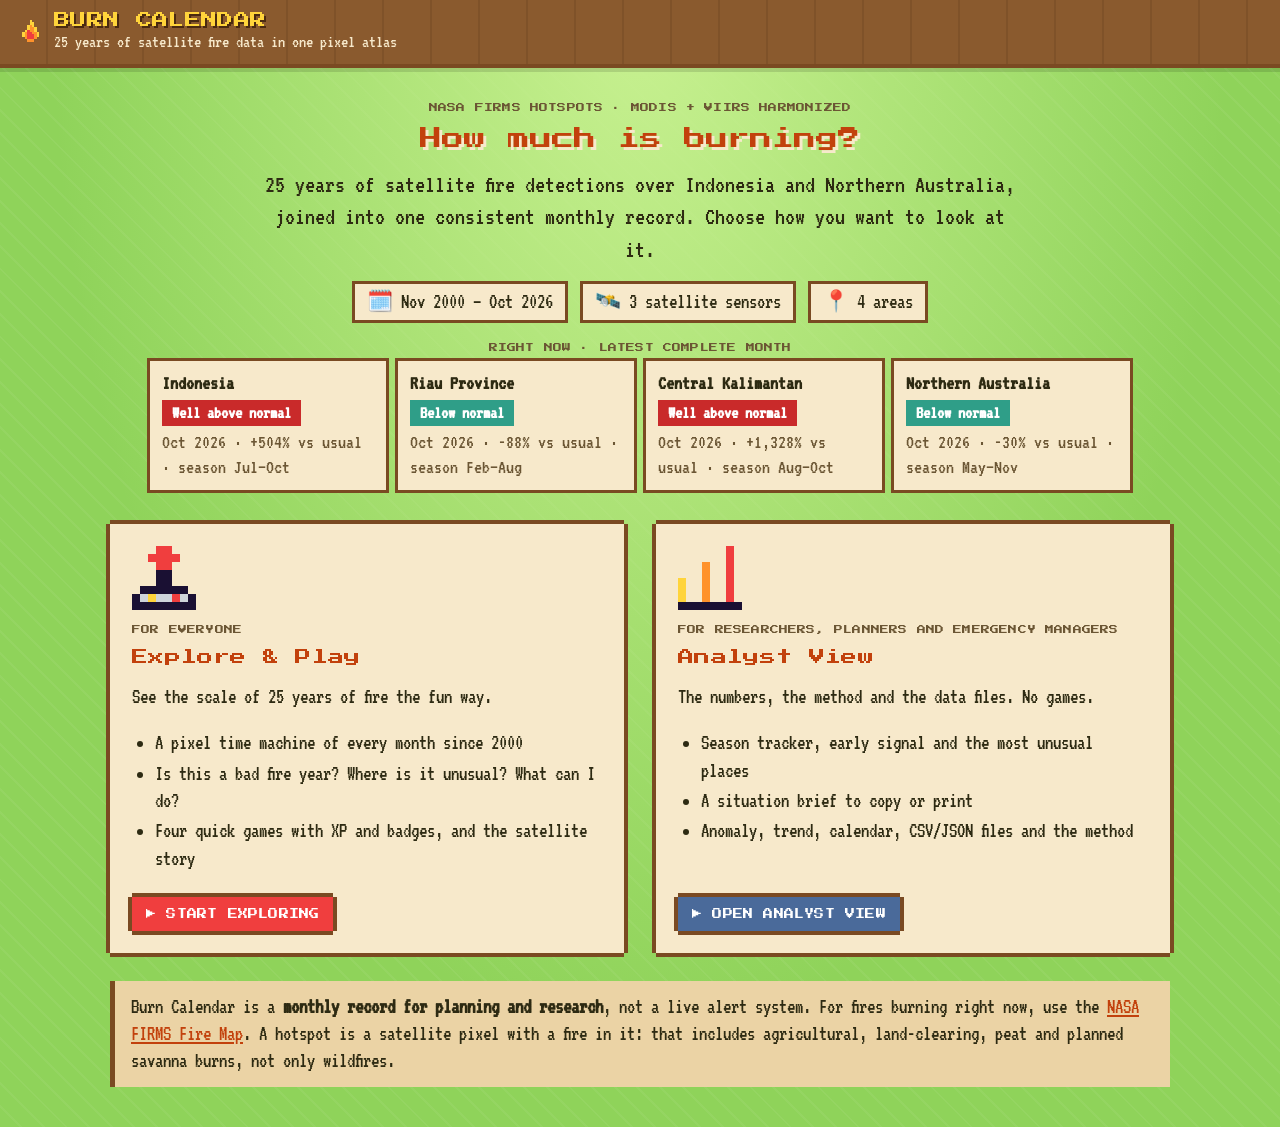
==== docs/index.html @ 8f389857 "Any-province view and grouped area list - Sidebar groups areas by country: whole country, focus prov" ====
<!doctype html>
<!-- Generated with assistance from Claude Code (Anthropic), reviewed by the team. -->
<html lang="en">
<head>
  <meta charset="utf-8">
  <meta name="viewport" content="width=device-width, initial-scale=1">
  <title>Burn Calendar: Fire Atlas</title>
  <meta name="description" content="25 years of satellite fire data, harmonized across MODIS and VIIRS, as a pixel-art time machine and games.">
  <link rel="preconnect" href="https://fonts.googleapis.com">
  <link rel="preconnect" href="https://fonts.gstatic.com" crossorigin>
  <link href="https://fonts.googleapis.com/css2?family=Press+Start+2P&family=VT323&display=swap" rel="stylesheet">
  <link rel="stylesheet" href="styles.css?v=12">
</head>
<body>
  <a class="skip" href="#main">Skip to content</a>
  <header class="topbar">
    <button type="button" class="menu-btn" id="menu-btn" aria-label="Open menu" aria-controls="sidebar" aria-expanded="false">☰</button>
    <a class="brand" href="./" aria-label="Burn Calendar home">
      <canvas id="logo-flame" width="10" height="14" aria-hidden="true"></canvas>
      <span>
        <span class="title">BURN CALENDAR</span>
        <span class="tagline">25 years of satellite fire data in one pixel atlas</span>
      </span>
    </a>
    <div class="player" aria-label="Your progress">
      <div class="rank explore-only"><span class="lv" id="hud-level">LV 1</span> <span id="hud-rank">Rookie Ranger</span>
        <div class="xpbar" role="progressbar" aria-label="Experience" aria-valuemin="0" aria-valuemax="100" id="hud-xpbar"><span id="hud-xp"></span></div>
      </div>
      <button type="button" class="hud-btn explore-only" id="hud-badges" aria-label="Show badges">🏅 0/8</button>
      <button type="button" class="hud-btn explore-only" id="hud-share" aria-label="Create a share card">📤<span class="hide-sm"> SHARE</span></button>
      <button type="button" class="hud-btn mode-btn" id="mode-btn" aria-label="Change mode"></button>
    </div>
  </header>

  <!-- Home: choose a mode -->
  <section class="home" id="home" aria-labelledby="home-title" hidden>
    <div class="home-hero">
      <p class="kicker">NASA FIRMS hotspots · MODIS + VIIRS harmonized</p>
      <h1 id="home-title">How much is burning?</h1>
      <p class="lead">25 years of satellite fire detections over Indonesia and Northern Australia, joined into one
        consistent monthly record. Choose how you want to look at it.</p>
      <div class="home-stats" id="home-stats"></div>
      <div class="home-now" id="home-now" aria-live="polite"></div>
    </div>
    <div class="mode-cards">
      <article class="mode-card" data-mode="explore">
        <canvas data-icon="joystick" aria-hidden="true"></canvas>
        <p class="kicker">For everyone</p>
        <h2>Explore &amp; Play</h2>
        <p>See the scale of 25 years of fire the fun way.</p>
        <ul>
          <li>A pixel time machine of every month since 2000</li>
          <li>Is this a bad fire year? Where is it unusual? What can I do?</li>
          <li>Four quick games with XP and badges, and the satellite story</li>
        </ul>
        <button type="button" class="px-btn primary">▶ START EXPLORING</button>
      </article>
      <article class="mode-card" data-mode="analyst">
        <canvas data-icon="chart" aria-hidden="true"></canvas>
        <p class="kicker">For researchers, planners and emergency managers</p>
        <h2>Analyst View</h2>
        <p>The numbers, the method and the data files. No games.</p>
        <ul>
          <li>Season tracker, early signal and the most unusual places</li>
          <li>A situation brief to copy or print</li>
          <li>Anomaly, trend, calendar, CSV/JSON files and the method</li>
        </ul>
        <button type="button" class="px-btn primary">▶ OPEN ANALYST VIEW</button>
      </article>
    </div>
    <p class="home-note">Burn Calendar is a <b>monthly record for planning and research</b>, not a live alert system.
      For fires burning right now, use the <a href="https://firms.modaps.eosdis.nasa.gov/map/" rel="noopener">NASA FIRMS Fire Map</a>.
      A hotspot is a satellite pixel with a fire in it: that includes agricultural, land-clearing, peat and planned
      savanna burns, not only wildfires.</p>
  </section>

  <div class="shell" id="shell" hidden>
    <aside class="sidebar" id="sidebar" aria-label="Areas and sections">
      <div class="side-head">
        <span class="kicker">Menu</span>
        <button type="button" class="close-btn" id="menu-close" aria-label="Close menu">✕</button>
      </div>
      <div class="side-player explore-only" aria-label="Your progress">
        <span class="lv" id="side-level">LV 1</span> <span id="side-rank">Rookie Ranger</span>
        <div class="xpbar"><span id="side-xp"></span></div>
        <span class="muted small" id="side-xptext"></span>
      </div>
      <p class="side-title">📍 AREA</p>
      <p class="muted small side-hint">Featured areas have the full analysis. Pick any province, or tap it on the map.</p>
      <nav class="regions" id="regions" aria-label="Choose an area"></nav>
      <p class="side-title">🧭 EXPLORE</p>
      <nav class="side-nav" aria-label="Sections">
        <button type="button" data-go="map">🗺️ Time Machine</button>
        <button type="button" data-go="season">📈 This season</button>
        <button type="button" data-go="play" class="explore-only">🎮 Play</button>
        <button type="button" data-go="story" class="explore-only">🛰️ Story</button>
        <button type="button" data-go="lab" class="analyst-only">📊 Analysis</button>
        <button type="button" data-go="data" class="analyst-only">⬇ Open data</button>
        <button type="button" data-go="home">🏠 Switch mode</button>
      </nav>
      <div class="side-about">
        <p class="side-title">ℹ️ ABOUT</p>
        <p>Fire hotspots from three satellite sensors, harmonized into one record in NOAA-20 units.
          Data: NASA FIRMS (MODIS, VIIRS).</p>
      </div>
    </aside>
    <div class="scrim" id="scrim" hidden></div>

  <main id="main">
  <button type="button" class="area-chip" id="area-chip" aria-controls="sidebar">📍 <span class="area-name">Indonesia</span> ▾</button>

  <!-- Hero: the pixel map time machine -->
  <section class="panel map-panel" id="map-panel" aria-label="Fire time machine">
    <div class="map-head">
      <div>
        <p class="kicker">Fire Time Machine</p>
        <p class="month-label" id="tm-month">----</p>
      </div>
      <div class="counter">
        <p class="kicker" id="tm-area">Hotspots</p>
        <p class="count" id="tm-count">0</p>
        <p class="sensor" id="tm-sensor"></p>
      </div>
    </div>
    <div class="layer-toggle" role="group" aria-label="Map layer">
      <button type="button" class="px-btn small" id="layer-fires" aria-pressed="true">🔥 ALL FIRES</button>
      <button type="button" class="px-btn small" id="layer-unusual" aria-pressed="false">⚠ ROUTINE OR UNUSUAL?</button>
      <span class="muted small" id="unusual-note"></span>
    </div>
    <div class="map-wrap" id="map-wrap">
      <canvas id="pixmap" aria-label="Pixel map of fire hotspots"></canvas>
      <div class="moment" id="tm-moment" hidden></div>
    </div>
    <p class="fact" id="tm-fact" aria-live="polite"></p>
    <div class="tm-controls">
      <button type="button" class="px-btn" id="tm-prev" aria-label="Previous month">◀</button>
      <button type="button" class="px-btn primary" id="tm-play">▶ PLAY</button>
      <button type="button" class="px-btn" id="tm-next" aria-label="Next month">▶</button>
      <input type="range" id="tm-slider" min="0" max="0" value="0" aria-label="Month">
      <button type="button" class="px-btn" id="tm-speed" aria-label="Playback speed">1×</button>
    </div>
    <div class="map-legend" id="legend-fires">
      <span class="lg-sea"></span> sea <span class="lg-land"></span> land
      <span class="lg-fire"></span> fewer hotspots <span class="lg-fire hot"></span> more hotspots
      · 🔥 = busiest places this month
      <span class="muted">· a hotspot is any vegetation fire seen from space: wildfire, farm burning, land clearing or a
      planned burn. The satellite cannot tell which. · white line = area border · 1 pixel ≈ 25 km ·
      NOAA-20-equivalent hotspots</span>
    </div>
    <div class="map-legend" id="legend-unusual" hidden>
      <span class="lg-routine"></span> routine (about the usual amount) <span class="lg-less"></span> quieter than usual
      <span class="lg-more"></span> more than usual <span class="lg-more hot"></span> far more than usual
      <span class="muted">· routine burning repeats every year (often farming, savanna or planned burns); burning far above
      a place's normal is more likely uncontrolled, but the cause cannot be confirmed from space · usual = median of the
      same month in earlier years · white frames = top 5 unusual places</span>
    </div>
  </section>

  <!-- Any-province view: opened from the area list or by tapping the map -->
  <section class="panel province-panel" id="province-panel" aria-labelledby="prov-title" hidden>
    <div class="prov-head">
      <div><p class="kicker">Province view · counts only</p><h2 id="prov-title"></h2></div>
      <div class="prov-actions">
        <button type="button" class="px-btn small" id="prov-featured" hidden>Open full analysis →</button>
        <button type="button" class="px-btn small analyst-only" id="prov-csv">⬇ CSV</button>
        <button type="button" class="px-btn small" id="prov-close" aria-label="Close province view">✕</button>
      </div>
    </div>
    <div id="prov-now"></div>
    <div id="prov-charts"></div>
    <p class="muted small" id="prov-note"></p>
  </section>

  <!-- This season: tracker, fire season, early signal, unusual places, brief / what to do -->
  <section class="panel season-panel" id="season-panel" aria-labelledby="season-title">
    <p class="kicker" id="season-kicker">This season</p>
    <h2 id="season-title">How is this year going?</h2>
    <p class="season-headline" id="season-headline" aria-live="polite"></p>
    <div class="season-grid">
      <div class="tracker">
        <canvas id="tracker" aria-label="Hotspots so far this year compared with earlier years"></canvas>
        <p class="muted small" id="tracker-legend"></p>
        <article class="mini-card" id="season-unusual"></article>
      </div>
      <div class="season-cards">
        <article class="mini-card" id="season-when"></article>
        <article class="mini-card" id="season-signal"></article>
      </div>
    </div>
    <article class="mini-card analyst-only" id="brief">
      <div class="brief-head">
        <h3>Situation brief</h3>
        <span class="brief-actions">
          <button type="button" class="px-btn small" id="brief-copy">COPY TEXT</button>
          <button type="button" class="px-btn small" id="brief-print">PRINT / PDF</button>
        </span>
      </div>
      <pre id="brief-text"></pre>
    </article>
    <article class="mini-card explore-only todo" id="season-todo">
      <h3>What can I do?</h3>
      <ul>
        <li><b>Don't burn to clear land or rubbish</b> in the dry season, especially on peat: peat fires smoulder
          underground for weeks and are very hard to put out.</li>
        <li><b>Report a fire early</b> to your local fire brigade or disaster agency. Small fires are the easy ones to stop.</li>
        <li><b>On smoky days</b>, stay indoors with windows closed, wear a well-fitted N95/KN95-type mask outside,
          and look after children, older people and anyone with asthma or heart disease.</li>
        <li><b>Follow official warnings</b> from your national weather, air-quality and disaster services.</li>
        <li><b>Not every fire is a disaster.</b> In Northern Australia, rangers burn early in the dry season on
          purpose, so later fires are smaller.</li>
      </ul>
    </article>
  </section>

  <nav class="tabs explore-only" role="tablist" aria-label="Sections">
    <button role="tab" id="tab-play" aria-controls="view-play" aria-selected="true">🎮 PLAY</button>
    <button role="tab" id="tab-story" aria-controls="view-story" aria-selected="false">🛰️ STORY</button>
  </nav>

    <!-- PLAY -->
    <section id="view-play" role="tabpanel" aria-labelledby="tab-play">
      <div class="game-hub" id="game-hub"></div>
      <div class="panel game-stage" id="game-stage" hidden></div>
    </section>

    <!-- STORY -->
    <section id="view-story" role="tabpanel" aria-labelledby="tab-story" hidden>
      <div class="panel">
        <p class="kicker">The scale of it</p>
        <h2>Fire facts for <span class="area-name"></span></h2>
        <div class="facts" id="facts"></div>
      </div>
      <div class="panel">
        <p class="kicker">Satellite Relay</p>
        <h2>Three satellites, one record</h2>
        <canvas id="relay-sats" class="relay-sats" aria-hidden="true"></canvas>
        <div class="relay-steps" id="relay-steps"></div>
        <div class="relay-chart-head">
          <p id="relay-caption" class="muted"></p>
          <div class="toggle" role="group" aria-label="Chart mode">
            <button type="button" class="px-btn small" id="relay-raw" aria-pressed="true">RAW</button>
            <button type="button" class="px-btn small" id="relay-harm" aria-pressed="false">HARMONIZED</button>
          </div>
        </div>
        <canvas id="relay-chart" class="relay-chart" aria-label="Yearly hotspots per sensor"></canvas>
      </div>
    </section>

    <!-- DATA LAB -->
    <section id="view-lab" aria-label="Analysis" hidden>
      <div class="panel care">
        <p class="kicker">Read before use</p>
        <ul>
          <li><b>Not a live alert system.</b> Monthly totals, updated when the pipeline is rebuilt
            (latest complete month: <span id="care-latest">n/a</span>). For fires burning now, use the
            <a href="https://firms.modaps.eosdis.nasa.gov/map/" rel="noopener">NASA FIRMS Fire Map</a> or FIRMS area alerts.</li>
          <li><b>Hotspots are not only wildfires.</b> They include agricultural, land-clearing, peat and planned savanna
            burns. A high month can mean more planned burning, not a disaster.</li>
          <li><b>Hotspots are not fires or burned area.</b> One large fire gives many hotspots; cloud and smoke can hide fires.
            Counts are estimates in NOAA-20 units; see the validation error under Method.</li>
        </ul>
      </div>
      <div class="lab-grid">
        <article class="panel" id="anomaly" aria-live="polite"></article>
        <article class="panel" id="trend" aria-live="polite"></article>
      </div>
      <div class="panel">
        <div class="cal-head">
          <h2>Burning-activity calendar</h2>
          <div id="legend" class="legend"></div>
        </div>
        <div class="lab-controls">
          <label>From <select id="from"></select></label>
          <label>To <select id="to"></select></label>
          <button id="download" type="button" class="px-btn primary">⬇ CSV</button>
        </div>
        <p class="unit muted" id="unit"></p>
        <div class="cal-scroll"><table id="calendar" class="calendar"></table></div>
      </div>
      <div class="panel" id="data-access"></div>
      <div class="panel">
        <details id="method">
          <summary><h2>Method, validation and limits</h2></summary>
          <div id="method-body"></div>
        </details>
      </div>
    </section>

    <footer>
      Data: NASA FIRMS (MODIS, VIIRS). Counts are harmonized to NOAA-20 VIIRS units by Burn Calendar; they are estimates of
      fire hotspots, not burned area. Land outlines: Natural Earth. Built for NASA Space Apps Challenge 2026.
      <a href="https://github.com/alfanditora/burn-calendar">Code and method</a>
    </footer>
  </main>
  </div>


  <div id="tip" class="tip" role="tooltip" hidden></div>
  <div id="toasts" class="toasts" aria-live="polite"></div>
  <dialog id="badge-dialog" class="panel">
    <h2>Badges</h2>
    <div id="badge-list" class="badge-list"></div>
    <form method="dialog"><button class="px-btn">CLOSE</button></form>
  </dialog>

  <script src="js/core.js?v=12"></script>
  <script src="js/sprites.js?v=12"></script>
  <script src="js/map.js?v=12"></script>
  <script src="js/games.js?v=12"></script>
  <script src="js/story.js?v=12"></script>
  <script src="js/lab.js?v=12"></script>
  <script src="js/season.js?v=12"></script>
  <script src="js/province.js?v=12"></script>
  <script src="js/share.js?v=12"></script>
  <script src="js/main.js?v=12"></script>
</body>
</html>
---- docs/styles.css ----
/* Generated with assistance from Claude Code (Anthropic), reviewed by the team. */
/* Pixel-art night theme. Pixel font for titles and numbers; VT323 for text (clear digits). */
:root {
  --bg: #8fd35a;
  --bg2: #79c046;
  --panel: #f7e9cb;
  --panel2: #ebd3a5;
  --line: #7a4a22;
  --text: #2d2a12;
  --muted: #6b5634;
  --fire1: #ffd43b;
  --fire2: #ff922b;
  --fire3: #f03e3e;
  --ember: #ff6b1a;
  --good: #2b8a3e;
  --leaf: #3f9b3a;
  --hi: #c2410c;
  --sky: #4dabf7;
  --normal: #4a6a9a;
  --below: #2f9e88;
  --above: #e8590c;
  --well-above: #c92a2a;
  --px: 4px; /* pixel border size */
  --title: "Press Start 2P", ui-monospace, monospace;
  --body: "VT323", ui-monospace, monospace;
}
* { box-sizing: border-box; }
html { background: var(--bg); font-size: 20px; }
body {
  margin: 0; color: var(--text); font: 21px/1.3 var(--body);
  background:
    radial-gradient(ellipse at top, #c8f191 0%, transparent 65%),
    repeating-linear-gradient(45deg, transparent 0 14px, rgba(255,255,255,0.05) 14px 16px),
    var(--bg);
  min-height: 100vh;
}
.title, h2, .kicker, .px-btn, .lv, .month-label, .count, .tabs button, .score, .big-num, .side-title {
  font-family: var(--title); font-weight: 400; letter-spacing: 0.02em;
}
h2 { font-size: 0.64rem; line-height: 1.6; margin: 0 0 10px; display: inline; }
.kicker { font-size: 0.44rem; color: var(--muted); margin: 0 0 8px; text-transform: uppercase; }
.muted { color: var(--muted); }
.small { font-size: 0.85rem; }
a { color: var(--hi); }

/* pixel border: a stepped frame drawn with box-shadow */
.panel, .px-btn, .game-card, .mode-card, dialog {
  border: none;
  box-shadow:
    0 calc(-1 * var(--px)) 0 0 var(--line), 0 var(--px) 0 0 var(--line),
    calc(-1 * var(--px)) 0 0 0 var(--line), var(--px) 0 0 0 var(--line);
}
.panel { background: var(--panel); padding: 18px; margin: 20px 0; }

/* ---------- HUD ---------- */
.lv { font-size: 0.48rem; background: var(--hi); color: #fff; padding: 4px 6px; }
.xpbar span { display: block; height: 100%; width: 0; background: repeating-linear-gradient(90deg, var(--fire1) 0 6px, var(--fire2) 6px 8px); transition: width 0.5s steps(8); }

/* ---------- region cartridges ---------- */

/* ---------- buttons ---------- */
.px-btn {
  font-size: 0.48rem; padding: 10px 12px; cursor: pointer; color: var(--text); background: var(--panel2);
  transition: transform 0.05s;
}
.px-btn:hover { filter: brightness(1.2); }
.px-btn:active { transform: translateY(2px); }
.px-btn.primary { background: var(--fire3); color: #fff; }
.px-btn.small { font-size: 0.4rem; padding: 7px 8px; }
.px-btn[aria-pressed="true"] { background: var(--hi); color: #fff; }
.px-btn:disabled { opacity: 0.5; cursor: default; transform: none; }
button:focus-visible, input:focus-visible, select:focus-visible, summary:focus-visible, td:focus-visible { outline: 3px solid var(--hi); outline-offset: 2px; }

/* ---------- map ---------- */
.map-head { display: flex; justify-content: space-between; align-items: flex-end; gap: 12px; flex-wrap: wrap; }
.month-label { font-size: 1.2rem; margin: 0; color: var(--hi); }
.counter { text-align: right; }
.count { font-size: 1.2rem; margin: 0; color: var(--hi); }
.sensor { margin: 4px 0 0; color: var(--muted); font-size: 0.9rem; }
.map-wrap { position: relative; margin: 14px 0 8px; background: #0d1736; }
#pixmap { display: block; width: 100%; height: auto; image-rendering: pixelated; }
.moment {
  position: absolute; left: 50%; top: 12px; transform: translateX(-50%); background: var(--fire3); color: #fff;
  font: 0.48rem/1.6 var(--title); padding: 8px 12px; text-align: center; max-width: 92%;
  animation: pop 0.25s steps(3);
}
@keyframes pop { from { transform: translateX(-50%) scale(0.6); } to { transform: translateX(-50%) scale(1); } }
.fact { min-height: 1.5em; margin: 8px 0 12px; font-size: 1.05rem; }
.fact strong { color: var(--hi); }
.tm-controls { display: flex; gap: 8px; align-items: center; }
.tm-controls input[type=range] { flex: 1; min-width: 60px; accent-color: var(--fire2); height: 24px; }
.map-legend { margin-top: 12px; font-size: 0.85rem; color: var(--muted); display: flex; flex-wrap: wrap; gap: 6px; align-items: center; }
.map-legend span[class^="lg-"] { width: 12px; height: 12px; display: inline-block; }
.lg-sea { background: #0d1736; } .lg-land { background: #2f6b3f; }
.lg-fire { background: #b5361b; } .lg-fire.hot { background: var(--fire1); }

/* ---------- tabs ---------- */
.tabs { display: flex; gap: 10px; margin-top: 8px; }
.tabs button {
  flex: 1; font-size: 0.48rem; padding: 14px 8px; cursor: pointer; color: #2d2a12; background: var(--panel2);
  border: 0; border-bottom: 4px solid var(--line);
}
.tabs button[aria-selected="true"] { color: #fff; background: var(--leaf); border-bottom-color: var(--line); }

/* ---------- game hub ---------- */
.game-hub { display: grid; grid-template-columns: repeat(2, 1fr); gap: 20px; margin: 22px 0; }
.game-card {
  background: var(--panel); padding: 18px; cursor: pointer; text-align: left; color: var(--text);
  font: inherit; display: grid; grid-template-columns: 56px 1fr; gap: 14px; align-items: center;
}
.game-card:hover { background: var(--panel2); transform: translateY(-2px); }
.game-card canvas { width: 56px; height: 56px; image-rendering: pixelated; }
.game-card h3 { font: 0.52rem/1.6 var(--title); margin: 0 0 6px; color: var(--hi); }
.game-card p { margin: 0; color: var(--muted); font-size: 0.95rem; }
.game-card .best { color: var(--hi); font-size: 0.85rem; margin-top: 4px; }
.game-stage { min-height: 300px; }
.stage-head { display: flex; justify-content: space-between; align-items: center; gap: 10px; flex-wrap: wrap; margin-bottom: 14px; }
.hearts { font-size: 1.2rem; letter-spacing: 2px; }
.score { font-size: 0.52rem; color: var(--hi); }
.question { font-size: 1.2rem; margin: 6px 0 16px; }
.duel { display: grid; grid-template-columns: 1fr auto 1fr; gap: 14px; align-items: center; }
.duel .vs { font: 0.64rem var(--title); color: var(--hi); }
.pick {
  background: var(--panel2); color: var(--text); border: 0; padding: 18px 12px; cursor: pointer; font: inherit;
  outline: 4px solid var(--line); text-align: center; min-height: 120px;
}
.pick:hover:not(:disabled) { outline-color: var(--fire2); }
.pick .big-num { display: block; font-size: 0.72rem; color: var(--hi); margin: 8px 0 4px; min-height: 1.2em; }
.pick.right { outline-color: var(--good); }
.pick.wrong { outline-color: var(--fire3); animation: shake 0.3s steps(4); }
@keyframes shake { 25% { transform: translateX(-4px); } 75% { transform: translateX(4px); } }
.pick .strip { display: grid; grid-template-columns: repeat(12, 1fr); gap: 2px; height: 22px; margin-top: 8px; }
.pick .strip i { display: block; }
.months-grid { display: grid; grid-template-columns: repeat(6, 1fr); gap: 8px; margin: 12px 0; }
.months-grid button { font: 600 1rem var(--body); padding: 10px 2px; background: var(--panel2); color: var(--text); border: 0; outline: 3px solid var(--line); cursor: pointer; }
.months-grid button[aria-pressed="true"] { background: var(--leaf); color: #fff; }
.months-grid button.hit { outline-color: var(--good); }
.bars { display: grid; grid-template-columns: repeat(12, 1fr); gap: 3px; align-items: end; height: 100px; margin: 12px 0 4px; }
.bars div { background: var(--line); min-height: 2px; }
.bars div.top { background: var(--fire2); }
.bar-labels { display: grid; grid-template-columns: repeat(12, 1fr); gap: 3px; font-size: 0.75rem; color: var(--muted); text-align: center; }
.result { margin-top: 14px; font-size: 1.05rem; }
.result .line { font: 0.56rem/1.6 var(--title); margin: 0 0 8px; }
.result .line.ok { color: var(--good); } .result .line.no { color: var(--fire3); }
.levels { display: grid; grid-template-columns: repeat(auto-fit, minmax(170px, 1fr)); gap: 14px; margin: 12px 0; }
.levels button { text-align: left; }
.stars { color: #e8a200; letter-spacing: 2px; text-shadow: 1px 1px 0 var(--line); }
.badge { display: inline-block; padding: 4px 10px; color: #fff; font: 600 0.9rem var(--body); }
.badge.normal { background: var(--normal); } .badge.below { background: var(--below); }
.badge.above { background: var(--above); } .badge.well-above { background: var(--well-above); } .badge.none { background: var(--line); }

/* ---------- story ---------- */
.facts { display: grid; grid-template-columns: repeat(auto-fit, minmax(220px, 1fr)); gap: 16px; margin-top: 14px; }
.fact-card { background: var(--panel2); padding: 14px; }
.fact-card .big-num { font-size: 0.8rem; color: var(--hi); display: block; margin-bottom: 8px; line-height: 1.5; }
.fact-card p { margin: 0; color: var(--muted); }
.relay-sats { width: 100%; height: auto; image-rendering: pixelated; display: block; margin: 12px 0; background: #0c2016; }
.relay-steps { display: grid; grid-template-columns: repeat(auto-fit, minmax(200px, 1fr)); gap: 12px; }
.relay-steps div { background: var(--panel2); padding: 12px; border-left: 4px solid var(--leaf); }
.relay-steps b { font: 0.44rem/1.8 var(--title); color: var(--hi); display: block; }
.relay-steps strong { color: var(--hi); }
.relay-chart-head { display: flex; justify-content: space-between; align-items: center; gap: 10px; flex-wrap: wrap; margin-top: 16px; }
.relay-chart-head p { margin: 0; flex: 1; min-width: 200px; }
.toggle { display: flex; gap: 10px; }
.relay-chart { width: 100%; height: auto; display: block; margin-top: 12px; }

/* ---------- data lab ---------- */
.lab-grid { display: grid; grid-template-columns: 1fr 1fr; gap: 0 20px; }
.big { font: 0.8rem/1.5 var(--title); margin: 10px 0 6px; color: var(--hi); }
.cal-head { display: flex; flex-direction: column; gap: 10px; }
.lab-controls { display: flex; flex-wrap: wrap; gap: 12px; align-items: end; margin: 12px 0; }
.lab-controls label { display: flex; flex-direction: column; font-size: 0.85rem; color: var(--muted); gap: 4px; }
select { font: 600 1rem var(--body); padding: 6px 8px; background: var(--panel2); color: var(--text); border: 0; outline: 3px solid var(--line); }
.cal-scroll { overflow-x: auto; }
#method-body table { border-collapse: collapse; margin: 8px 0; font-size: 0.95rem; }
#method-body td, #method-body th { border-bottom: 1px solid var(--line); padding: 6px 12px 6px 0; text-align: left; font-weight: 400; }
#method-body th { color: var(--muted); }
#method-body h3 { font: 0.48rem/1.6 var(--title); color: var(--hi); margin: 18px 0 8px; }
.table-scroll { overflow-x: auto; }
summary { cursor: pointer; }

/* ---------- toasts, tooltip, dialog ---------- */
.tip { position: fixed; z-index: 1000; pointer-events: none; background: #3b2412; color: #fff; padding: 8px 10px; font-size: 0.9rem; max-width: 260px; box-shadow: 4px 4px 0 var(--fire3); }
.toast b { font: 0.44rem/1.8 var(--title); color: var(--hi); display: block; }
@keyframes slide { from { transform: translateX(120%); } to { transform: none; } }
dialog { background: var(--panel); color: var(--text); max-width: 520px; width: calc(100% - 32px); padding: 20px; }
dialog::backdrop { background: rgba(5, 3, 15, 0.75); }
.badge-list { display: grid; grid-template-columns: 1fr 1fr; gap: 10px; margin: 14px 0; }
.badge-item { background: var(--panel2); padding: 10px; font-size: 0.95rem; }
.badge-item.locked { opacity: 0.4; filter: grayscale(1); }
.badge-item b { display: block; }

/* ---------- responsive ---------- */
@media (max-width: 760px) {
  body { font-size: 16px; }
  h1 { font-size: 0.68rem; }
  .month-label, .count { font-size: 0.8rem; }
  .panel { padding: 14px; }
  .game-hub, .lab-grid { grid-template-columns: 1fr; }
  .tabs button { font-size: 0.4rem; padding: 12px 4px; }
  .duel { grid-template-columns: 1fr; }
  .duel .vs { text-align: center; }
  .months-grid { grid-template-columns: repeat(4, 1fr); }
  .tm-controls { flex-wrap: wrap; }
  .tm-controls input[type=range] { order: 5; flex-basis: 100%; }
  .badge-list { grid-template-columns: 1fr; }
}
@media (max-width: 600px) {
}
@media (prefers-reduced-motion: reduce) {
  *, *::before, *::after { animation: none !important; transition: none !important; }
}

@media (max-width: 760px) {
  .counter { text-align: left; }
}


/* =========================================================================
   Layout: sticky top bar, sidebar (drawer on phones), main column
   ========================================================================= */
.skip { position: absolute; left: -999px; top: 8px; background: #fff; color: #000; padding: 8px; z-index: 2000; }
.skip:focus { left: 8px; }
.topbar {
  position: sticky; top: 0; z-index: 900; display: flex; align-items: center; gap: 14px; padding: 10px 20px;
  background: repeating-linear-gradient(90deg, #8a5a2e 0 46px, #7f5229 46px 48px), #8a5a2e;
  border-bottom: 4px solid var(--line); box-shadow: 0 4px 0 rgba(0,0,0,0.12);
}
.brand { display: flex; align-items: center; gap: 10px; text-decoration: none; color: #fff; min-width: 0; }
.brand > span { display: flex; flex-direction: column; min-width: 0; }
.title { font-size: 0.8rem; color: #ffd43b; text-shadow: 2px 2px 0 #4a2a10; white-space: nowrap; }
.tagline { color: #f7e9cb; font-size: 0.9rem; white-space: nowrap; overflow: hidden; text-overflow: ellipsis; }
#logo-flame { width: 24px; height: 34px; image-rendering: pixelated; flex: 0 0 auto; }
.player { margin-left: auto; display: flex; align-items: center; gap: 10px; }
.rank { color: #fff; font-size: 0.9rem; display: grid; grid-template-columns: auto auto; gap: 4px 8px; align-items: center; }
.rank .xpbar { grid-column: 1 / -1; }
.lv { font-size: 0.42rem; background: var(--hi); color: #fff; padding: 4px 6px; }
.xpbar { width: 170px; height: 10px; background: #4a2a10; outline: 2px solid #4a2a10; }
.xpbar span { display: block; height: 100%; width: 0; background: repeating-linear-gradient(90deg, var(--fire1) 0 6px, var(--fire2) 6px 8px); transition: width 0.5s steps(8); }
.hud-btn, .menu-btn, .close-btn {
  background: var(--panel); color: var(--text); font: 1.1rem var(--body); padding: 6px 10px; border: 0;
  outline: 3px solid #4a2a10; cursor: pointer; white-space: nowrap;
}
.hud-btn:hover, .menu-btn:hover { background: #fff; }
.menu-btn { display: none; font-size: 1.3rem; line-height: 1; padding: 6px 10px; }

.shell { display: grid; grid-template-columns: 250px minmax(0, 1fr); gap: 24px; max-width: 1400px; margin: 0 auto; padding: 0 20px; }
.sidebar {
  position: sticky; top: 76px; align-self: start; max-height: calc(100vh - 92px); overflow-y: auto;
  margin-top: 20px; padding: 16px 14px; background: var(--panel);
  box-shadow: 0 -4px 0 0 var(--line), 0 4px 0 0 var(--line), -4px 0 0 0 var(--line), 4px 0 0 0 var(--line);
}
.side-head { display: none; justify-content: space-between; align-items: center; margin-bottom: 10px; }
.side-title { font-size: 0.42rem; color: var(--muted); margin: 16px 0 8px; }
.sidebar > .side-title:first-of-type { margin-top: 0; }
.side-about { margin-top: 18px; }
.regions, .side-nav { display: flex; flex-direction: column; gap: 8px; }
.regions button, .side-nav button {
  text-align: left; font: 1.05rem/1.2 var(--body); color: var(--text); background: var(--panel2); padding: 9px 10px;
  border: 0; border-left: 5px solid var(--line); cursor: pointer;
}
.regions button:hover, .side-nav button:hover { background: #f2dfb6; }
.regions button[aria-pressed="true"] { background: var(--leaf); color: #fff; border-left-color: #1f5c1b; }
.side-nav button[aria-current="true"] { background: var(--hi); color: #fff; border-left-color: #7a2a08; }
.side-about { font-size: 0.95rem; color: var(--muted); }
.side-about p { margin: 0; }
main { min-width: 0; }
.area-chip { display: none; }
section.map-panel { margin-top: 20px; }
footer { color: var(--muted); font-size: 0.9rem; padding: 10px 0 40px; }

/* Toasts: bottom-right cards on desktop, full-width banners at the top on phones */
.toasts { position: fixed; right: 20px; bottom: 20px; z-index: 1100; display: flex; flex-direction: column; gap: 10px; width: 320px; pointer-events: none; }
.toast {
  pointer-events: auto; cursor: pointer; background: var(--panel); color: var(--text); padding: 10px 14px;
  border: 3px solid var(--line); box-shadow: 4px 4px 0 var(--hi); animation: toast-in 0.25s steps(4);
}
.toast b { font: 0.42rem/1.8 var(--title); color: var(--hi); display: block; }
@keyframes toast-in { from { opacity: 0; transform: translateY(12px); } to { opacity: 1; transform: none; } }

@media (max-width: 1023px) {
  .menu-btn { display: block; }
  .shell { display: block; padding: 0 14px; }
  .sidebar {
    position: fixed; top: 0; left: 0; bottom: 0; z-index: 1000; width: min(300px, 86vw); max-height: none; margin: 0;
    transform: translateX(-105%); transition: transform 0.2s steps(5); box-shadow: 4px 0 0 0 var(--line);
  }
  .sidebar.open { transform: none; }
  .side-head { display: flex; }
  .scrim { position: fixed; inset: 0; background: rgba(20, 12, 4, 0.5); z-index: 950; }
  .area-chip {
    display: inline-block; margin-top: 14px; font: 1.1rem var(--body); color: #fff; background: var(--leaf);
    border: 0; outline: 3px solid #1f5c1b; padding: 7px 12px; cursor: pointer;
  }
}
@media (max-width: 760px) {
  .topbar { padding: 8px 12px; gap: 10px; }
  .tagline, .rank #hud-rank, .hide-sm { display: none; }
  .title { font-size: 0.6rem; }
  .xpbar { width: 64px; }
  .rank { grid-template-columns: auto; }
  .hud-btn { padding: 5px 8px; font-size: 1rem; }
  .toasts { left: 10px; right: 10px; top: 64px; bottom: auto; width: auto; }
  .toast { box-shadow: 0 4px 0 var(--hi); }
  section.map-panel { margin-top: 14px; }
}


/* ---------- monthly calendar (Data Lab) ---------- */
.legend { display: flex; flex-wrap: wrap; align-items: center; gap: 6px 12px; font-size: 1rem; color: var(--text); }
.legend .lg-label { color: var(--muted); }
.legend .lg-item { display: inline-flex; align-items: center; gap: 5px; white-space: nowrap; }
.legend .lg-item i { width: 18px; height: 18px; display: inline-block; outline: 1px solid rgba(74, 42, 16, 0.35); }
.calendar { border-collapse: separate; border-spacing: 3px; font-size: 1rem; }
.calendar thead th { font-weight: 400; color: var(--muted); padding: 0 2px 4px; position: sticky; top: 0; background: var(--panel); }
.calendar th.year { text-align: right; padding-right: 8px; color: var(--text); font-weight: 400; }
.calendar td.cell { width: 40px; min-width: 22px; height: 26px; cursor: pointer; outline: 1px solid rgba(74, 42, 16, 0.25); }
.calendar td.cell.missing { background: transparent; outline: 1px dashed var(--line); cursor: default; }
.calendar td.cell:hover, .calendar td.cell:focus { outline: 3px solid var(--text); outline-offset: -1px; }
.calendar td.cell.now { outline: 3px solid #1e88e5; outline-offset: -1px; box-shadow: 0 0 0 2px #fff inset; }
.calendar td.total { position: relative; min-width: 110px; padding: 0 6px 0 10px; text-align: right; white-space: nowrap; }
.calendar .tbar { position: absolute; left: 10px; top: 6px; bottom: 6px; background: #f3c7a0; z-index: 0; max-width: calc(100% - 16px); }
.calendar .tval { position: relative; z-index: 1; }
.calendar td.sensor { padding-left: 8px; white-space: nowrap; }
.calendar th .short { display: none; }
.chip { display: inline-block; font-size: 0.85rem; padding: 0 5px; margin-right: 3px; color: #fff; }
.chip.MODIS { background: #b7791f; } .chip.SNPP { background: #1c7ed6; } .chip.NOAA20 { background: #495057; }
@media (max-width: 760px) {
  .calendar { width: 100%; table-layout: fixed; border-spacing: 2px; font-size: 0.85rem; }
  .calendar th.year { width: 40px; padding-right: 4px; }
  .calendar th .long { display: none; }
  .calendar th .short { display: inline; }
  .calendar td.cell { width: auto; min-width: 0; height: 22px; }
  .calendar .sensor { display: none; }
  .calendar td.total, .calendar th.total { width: 62px; min-width: 0; padding-left: 4px; font-size: 0.8rem; }
  .calendar .tbar { left: 4px; max-width: calc(100% - 6px); }
  .legend { font-size: 0.9rem; gap: 4px 10px; }
}
/* the sticky top bar must not cover what a jump scrolls to */
.panel, .tabs, section.map-panel { scroll-margin-top: 84px; }

/* Player card in the sidebar: shown in the drawer on small phones, where the top bar has no room for it */
.side-player { display: none; background: var(--panel2); padding: 10px; margin-bottom: 14px; font-size: 1.05rem; }
.side-player .xpbar { width: 100%; margin: 8px 0 4px; }
@media (max-width: 560px) {
  .topbar .rank { display: none; }
  .side-player { display: block; }
}

@media (max-width: 560px) {
  .topbar { gap: 8px; }
  .title { font-size: 0.45rem; }
  #logo-flame { width: 18px; height: 26px; }
  .hud-btn { padding: 4px 7px; }
}
@media (max-width: 400px) {
  #logo-flame { display: none; }
  .title { font-size: 0.42rem; }
}

/* =========================================================================
   Modes: home screen (choose), explore (public), analyst (numbers and data)
   ========================================================================= */
[hidden] { display: none !important; }
body[data-mode="analyst"] .explore-only, body:not([data-mode="analyst"]) .analyst-only { display: none !important; }
body[data-mode="home"] .player, body[data-mode="home"] .menu-btn { display: none; }

.home { max-width: 1100px; margin: 0 auto; padding: 34px 20px 40px; }
.home-hero { text-align: center; }
.home-hero h1 { font: 1.1rem/1.6 var(--title); color: var(--hi); margin: 0 0 12px; text-shadow: 3px 3px 0 #f7e9cb; }
.home-hero .lead { font-size: 1.25rem; max-width: 760px; margin: 0 auto; }
.home-stats { display: flex; justify-content: center; flex-wrap: wrap; gap: 12px 18px; margin-top: 18px; }
.home-stats span { background: var(--panel); padding: 4px 12px; outline: 3px solid var(--line); font-size: 1.05rem; }
.mode-cards { display: grid; grid-template-columns: 1fr 1fr; gap: 32px; margin: 34px 0 28px; }
.mode-card {
  background: var(--panel); padding: 22px; display: flex; flex-direction: column; gap: 4px; cursor: pointer;
  transition: transform 0.08s steps(2);
}
.mode-card:hover { transform: translateY(-3px); background: #fbf1da; }
.mode-card canvas { width: 64px; height: 64px; image-rendering: pixelated; margin-bottom: 10px; }
.mode-card h2 { display: block; font-size: 0.8rem; color: var(--hi); margin: 0 0 8px; }
.mode-card p { margin: 0 0 6px; }
.mode-card ul { margin: 6px 0 18px; padding-left: 1.1em; }
.mode-card li { margin: 3px 0; }
.mode-card .px-btn { align-self: flex-start; margin-top: auto; font-size: 0.5rem; padding: 12px 14px; }
.mode-card[data-mode="analyst"] .px-btn { background: var(--normal); }
.home-note { background: var(--panel2); padding: 12px 16px; border-left: 5px solid var(--line); font-size: 1.05rem; margin: 0; }
.mode-btn { font-size: 1rem; }

/* analyst view */
.care { background: #fff4e0; border-left: 6px solid var(--above); }
.care ul { margin: 0; padding-left: 1.1em; }
.care li { margin: 4px 0; }
.file-list { padding-left: 1.1em; margin: 10px 0; }
.file-list li { margin: 6px 0; }
.file-list a { font-weight: 700; margin-right: 6px; }
pre.code, .share-link code {
  background: #2d2a12; color: #f7e9cb; font: 0.95rem/1.35 ui-monospace, Consolas, monospace; padding: 10px 12px;
  overflow-x: auto; margin: 4px 0 12px;
}
.share-link code { display: block; word-break: break-all; white-space: normal; }
#data-access h2 { display: block; }

@media (max-width: 760px) {
  .home { padding: 22px 14px 32px; }
  .home-hero h1 { font-size: 0.72rem; }
  .home-hero .lead { font-size: 1.05rem; }
  .mode-cards { grid-template-columns: 1fr; gap: 26px; margin: 26px 0 22px; }
  .mode-card h2 { font-size: 0.64rem; }
  .mode-card { padding: 16px; }
  .mode-card canvas { width: 44px; height: 44px; margin-bottom: 6px; }
  .home-stats { gap: 8px; margin-top: 14px; }
  .home-stats span { font-size: 0.95rem; padding: 2px 8px; }
}

/* =========================================================================
   Map layers, "This season" panel, home "right now" strip, situation brief
   ========================================================================= */
.layer-toggle { display: flex; flex-wrap: wrap; gap: 10px; align-items: center; margin-top: 14px; }
.lg-routine { background: #9a9486; } .lg-less { background: #4dabf7; } .lg-more { background: #ff922b; } .lg-more.hot { background: #c92a2a; }
.map-legend span.lg-routine, .map-legend span.lg-less, .map-legend span.lg-more { width: 12px; height: 12px; display: inline-block; }

.season-headline { font-size: 1.2rem; margin: 6px 0 14px; }
.season-headline b { color: var(--hi); }
.season-grid { display: grid; grid-template-columns: minmax(0, 3fr) minmax(0, 2fr); gap: 18px; align-items: start; }
.tracker canvas { width: 100%; height: auto; display: block; background: #fbf3df; outline: 2px solid rgba(122, 74, 34, 0.25); }
.tracker p { margin: 6px 0 0; }
.season-cards { display: grid; gap: 14px; }
.mini-card { background: var(--panel2); padding: 12px 14px; margin-top: 14px; }
.season-cards .mini-card { margin-top: 0; }
.mini-card h3 { font: 0.46rem/1.7 var(--title); color: var(--hi); margin: 0 0 8px; }
.mini-card p { margin: 0 0 6px; }
.sbars { display: grid; grid-template-columns: repeat(12, 1fr); gap: 3px; height: 64px; margin: 8px 0 4px; }
.sbar { display: flex; flex-direction: column; justify-content: flex-end; align-items: stretch; height: 100%; text-align: center; }
.sbar i { display: block; background: #c9b08a; }
.sbar.in i { background: var(--fire2); } .sbar.peak i { background: var(--fire3); }
.sbar span { font-size: 0.8rem; color: var(--muted); line-height: 1.1; }
.sbar.now span { color: #fff; background: #1e88e5; }
.phase { margin-top: 6px; }
.ctable { border-collapse: collapse; margin: 6px 0 8px; font-size: 0.95rem; }
.ctable th, .ctable td { border: 1px solid rgba(122, 74, 34, 0.4); padding: 3px 8px; font-weight: 400; text-align: center; }
.ctable th { color: var(--muted); }
.ctable td { font-size: 1.1rem; color: var(--hi); }
.brief-head { display: flex; justify-content: space-between; align-items: center; gap: 10px; flex-wrap: wrap; }
.brief-head h3 { margin: 0; }
.brief-actions { display: flex; gap: 8px; }
.utable { border-collapse: collapse; width: 100%; margin: 8px 0; font-size: 1rem; }
.utable th, .utable td { text-align: left; padding: 4px 8px 4px 0; border-bottom: 1px solid rgba(122, 74, 34, 0.3); font-weight: 400; white-space: nowrap; }
.utable th { color: var(--muted); }
.utable tr[data-cell] { cursor: pointer; }
.utable tr[data-cell]:hover, .utable tr[data-cell]:focus { background: #f7e9cb; outline: none; }
.places { margin: 8px 0 0; padding-left: 0; list-style: none; }
.places li { margin: 4px 0; cursor: pointer; }
#brief-text { white-space: pre-wrap; background: #2d2a12; color: #f7e9cb; font: 0.95rem/1.4 ui-monospace, Consolas, monospace; padding: 12px; margin: 10px 0 0; max-height: 420px; overflow: auto; }
.todo ul { margin: 0; padding-left: 1.1em; }
.todo li { margin: 5px 0; }

.home-now { margin: 22px auto 0; max-width: 980px; }
.home-now .kicker { text-align: center; }
.now-list { display: grid; grid-template-columns: repeat(auto-fit, minmax(210px, 1fr)); gap: 12px; }
.now-chip {
  display: flex; flex-direction: column; align-items: flex-start; gap: 4px; text-align: left; cursor: pointer;
  background: var(--panel); color: var(--text); font: 1rem/1.25 var(--body); border: 0; padding: 10px 12px;
  outline: 3px solid var(--line);
}
.now-chip:hover { background: #fff; }
.now-chip span:last-child { color: var(--muted); }

@media (max-width: 900px) { .season-grid { grid-template-columns: minmax(0, 1fr); } }
@media (max-width: 560px) { .mode-btn .hide-xs { display: none; } }
@media (max-width: 760px) {
  .season-headline { font-size: 1.05rem; }
  .utable { font-size: 0.9rem; }
}

/* Print only the situation brief */
@media print {
  body.print-brief * { visibility: hidden !important; }
  body.print-brief #brief, body.print-brief #brief * { visibility: visible !important; }
  body.print-brief #brief { position: absolute; left: 0; top: 0; width: 100%; background: #fff; box-shadow: none; }
  body.print-brief #brief-text { background: #fff; color: #000; max-height: none; overflow: visible; font-size: 11pt; }
  body.print-brief .brief-actions { display: none; }
}
@media (max-width: 560px) { .utable th:nth-child(3), .utable td:nth-child(3) { display: none; } }

/* Grouped area list and the any-province view */
.region-group { display: flex; flex-direction: column; gap: 6px; margin-bottom: 10px; }
.rg-title { font: 0.44rem/1.6 var(--title); color: var(--hi); margin: 4px 0 0; }
.rg-sub { font-size: 0.8rem; color: var(--muted); margin: 4px 0 0 4px; }
.regions button small { display: block; font-size: 0.75rem; color: var(--muted); margin-top: 2px; }
.regions button[aria-pressed="true"] small { color: #e6f4e4; }
.prov-select { font: inherit; font-size: 0.9rem; padding: 6px; background: var(--panel2); color: inherit; border: 2px solid #c9b08a; width: 100%; }
.side-hint { margin: -4px 0 8px; }
.prov-head { display: flex; justify-content: space-between; align-items: flex-start; gap: 10px; flex-wrap: wrap; }
.prov-actions { display: flex; gap: 6px; flex-wrap: wrap; }
.prov-big { font-size: 1.05rem; }
.province-panel h3 { font: 0.46rem/1.7 var(--title); color: var(--hi); margin: 14px 0 6px; }
.ybars { display: flex; align-items: flex-end; gap: 2px; height: 70px; margin: 6px 0 2px; }
.ybar { flex: 1; height: 100%; display: flex; align-items: flex-end; }
.ybar i { display: block; width: 100%; background: var(--fire2); }
.ybar.part i { background: #c9b08a; }
.ybar.now i { background: #1e88e5; }
.ylabels { display: flex; justify-content: space-between; margin: 0; }
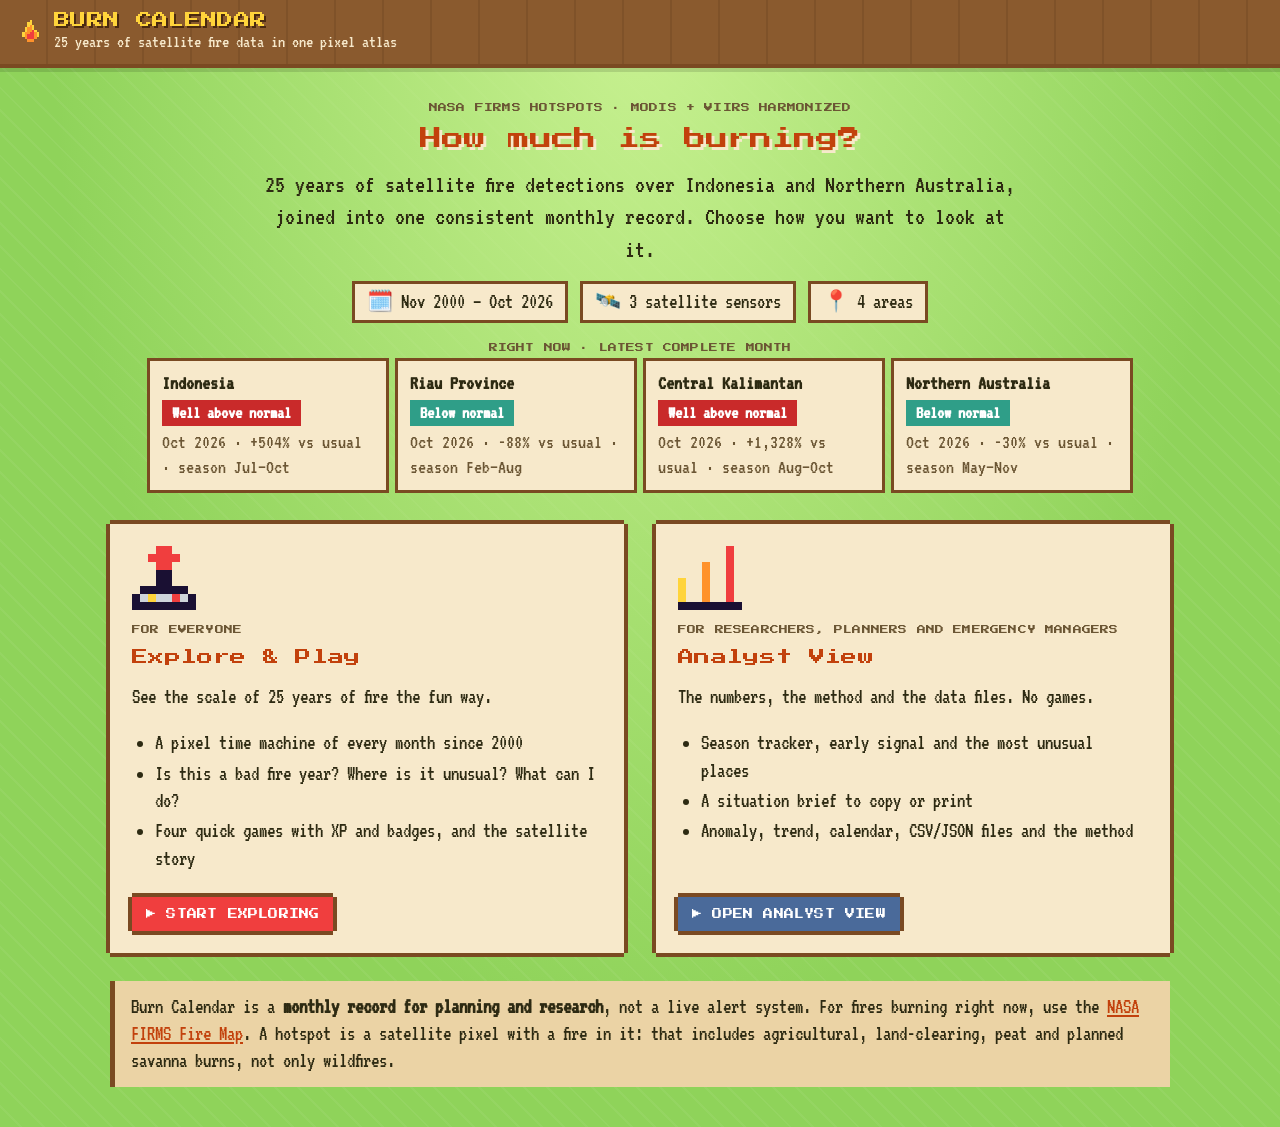
==== commit 593ea043: "Phone layout for the month stepper: one-line label, 44px tap targets, room below the last panel Co-A" ====
--- a/docs/index.html
+++ b/docs/index.html
@@ -9,7 +9,7 @@
   <link rel="preconnect" href="https://fonts.googleapis.com">
   <link rel="preconnect" href="https://fonts.gstatic.com" crossorigin>
   <link href="https://fonts.googleapis.com/css2?family=Press+Start+2P&family=VT323&display=swap" rel="stylesheet">
-  <link rel="stylesheet" href="styles.css?v=12">
+  <link rel="stylesheet" href="styles.css?v=14">
 </head>
 <body>
   <a class="skip" href="#main">Skip to content</a>
@@ -296,6 +296,14 @@
 
 
   <div id="tip" class="tip" role="tooltip" hidden></div>
+  <!-- Floating month stepper: shown once the map's own controls scroll out of view -->
+  <nav class="fnav" id="fnav" aria-label="Change month" hidden>
+    <button type="button" class="px-btn small" data-step="-12" aria-label="Previous year">◀◀<span class="hide-xs"> YEAR</span></button>
+    <button type="button" class="px-btn small" data-step="-1" aria-label="Previous month">◀</button>
+    <button type="button" class="fnav-month" id="fnav-month" title="Back to the map"></button>
+    <button type="button" class="px-btn small" data-step="1" aria-label="Next month">▶</button>
+    <button type="button" class="px-btn small" data-step="12" aria-label="Next year"><span class="hide-xs">YEAR </span>▶▶</button>
+  </nav>
   <div id="toasts" class="toasts" aria-live="polite"></div>
   <dialog id="badge-dialog" class="panel">
     <h2>Badges</h2>
@@ -303,15 +311,15 @@
     <form method="dialog"><button class="px-btn">CLOSE</button></form>
   </dialog>
 
-  <script src="js/core.js?v=12"></script>
-  <script src="js/sprites.js?v=12"></script>
-  <script src="js/map.js?v=12"></script>
-  <script src="js/games.js?v=12"></script>
-  <script src="js/story.js?v=12"></script>
-  <script src="js/lab.js?v=12"></script>
-  <script src="js/season.js?v=12"></script>
-  <script src="js/province.js?v=12"></script>
-  <script src="js/share.js?v=12"></script>
-  <script src="js/main.js?v=12"></script>
+  <script src="js/core.js?v=14"></script>
+  <script src="js/sprites.js?v=14"></script>
+  <script src="js/map.js?v=14"></script>
+  <script src="js/games.js?v=14"></script>
+  <script src="js/story.js?v=14"></script>
+  <script src="js/lab.js?v=14"></script>
+  <script src="js/season.js?v=14"></script>
+  <script src="js/province.js?v=14"></script>
+  <script src="js/share.js?v=14"></script>
+  <script src="js/main.js?v=14"></script>
 </body>
 </html>
--- a/docs/styles.css
+++ b/docs/styles.css
@@ -501,3 +501,18 @@
 .ybar.part i { background: #c9b08a; }
 .ybar.now i { background: #1e88e5; }
 .ylabels { display: flex; justify-content: space-between; margin: 0; }
+
+/* Floating month stepper */
+.fnav { position: fixed; left: 50%; bottom: 16px; transform: translateX(-50%); z-index: 940; display: flex; align-items: center; gap: 6px;
+  background: #3b2412; padding: 8px; box-shadow: 4px 4px 0 var(--fire3); max-width: calc(100vw - 32px); }
+.fnav[hidden] { display: none !important; }
+.fnav .px-btn:disabled { opacity: 0.4; cursor: default; }
+.fnav-month { font: 0.5rem/1 var(--title); white-space: nowrap; color: #fff; background: none; border: 0; padding: 6px 8px; min-width: 7.5em; cursor: pointer; text-align: center; }
+@media (max-width: 560px) {
+  .fnav .hide-xs { display: none; }
+  .fnav { bottom: 10px; gap: 6px; padding: 6px; }
+  .fnav .px-btn { min-width: 44px; min-height: 40px; font-size: 0.5rem; }  /* comfortable tap targets */
+  .fnav-month { min-width: 6em; padding: 6px 2px; }
+  main { padding-bottom: 72px; }  /* the last panel is not hidden under the stepper */
+}
+@media print { .fnav { display: none !important; } }
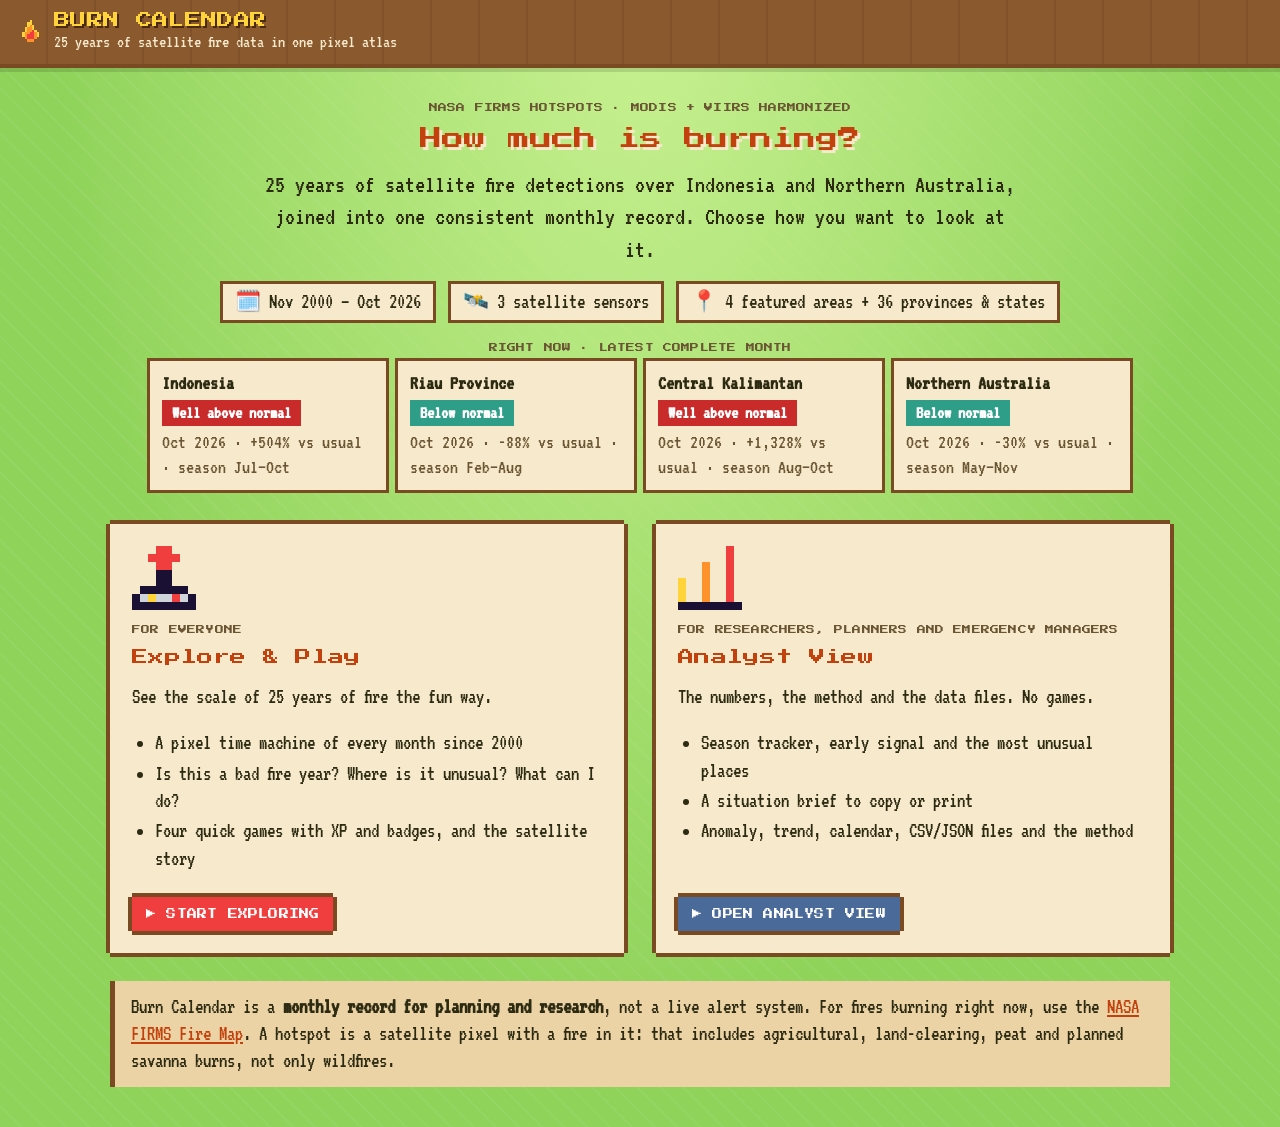
==== commit 361a9678: "Screenshots refreshed; deep links for layer and province; home counts provinces - All screenshots re" ====
--- a/docs/index.html
+++ b/docs/index.html
@@ -9,7 +9,7 @@
   <link rel="preconnect" href="https://fonts.googleapis.com">
   <link rel="preconnect" href="https://fonts.gstatic.com" crossorigin>
   <link href="https://fonts.googleapis.com/css2?family=Press+Start+2P&family=VT323&display=swap" rel="stylesheet">
-  <link rel="stylesheet" href="styles.css?v=14">
+  <link rel="stylesheet" href="styles.css?v=16">
 </head>
 <body>
   <a class="skip" href="#main">Skip to content</a>
@@ -311,15 +311,15 @@
     <form method="dialog"><button class="px-btn">CLOSE</button></form>
   </dialog>
 
-  <script src="js/core.js?v=14"></script>
-  <script src="js/sprites.js?v=14"></script>
-  <script src="js/map.js?v=14"></script>
-  <script src="js/games.js?v=14"></script>
-  <script src="js/story.js?v=14"></script>
-  <script src="js/lab.js?v=14"></script>
-  <script src="js/season.js?v=14"></script>
-  <script src="js/province.js?v=14"></script>
-  <script src="js/share.js?v=14"></script>
-  <script src="js/main.js?v=14"></script>
+  <script src="js/core.js?v=16"></script>
+  <script src="js/sprites.js?v=16"></script>
+  <script src="js/map.js?v=16"></script>
+  <script src="js/games.js?v=16"></script>
+  <script src="js/story.js?v=16"></script>
+  <script src="js/lab.js?v=16"></script>
+  <script src="js/season.js?v=16"></script>
+  <script src="js/province.js?v=16"></script>
+  <script src="js/share.js?v=16"></script>
+  <script src="js/main.js?v=16"></script>
 </body>
 </html>
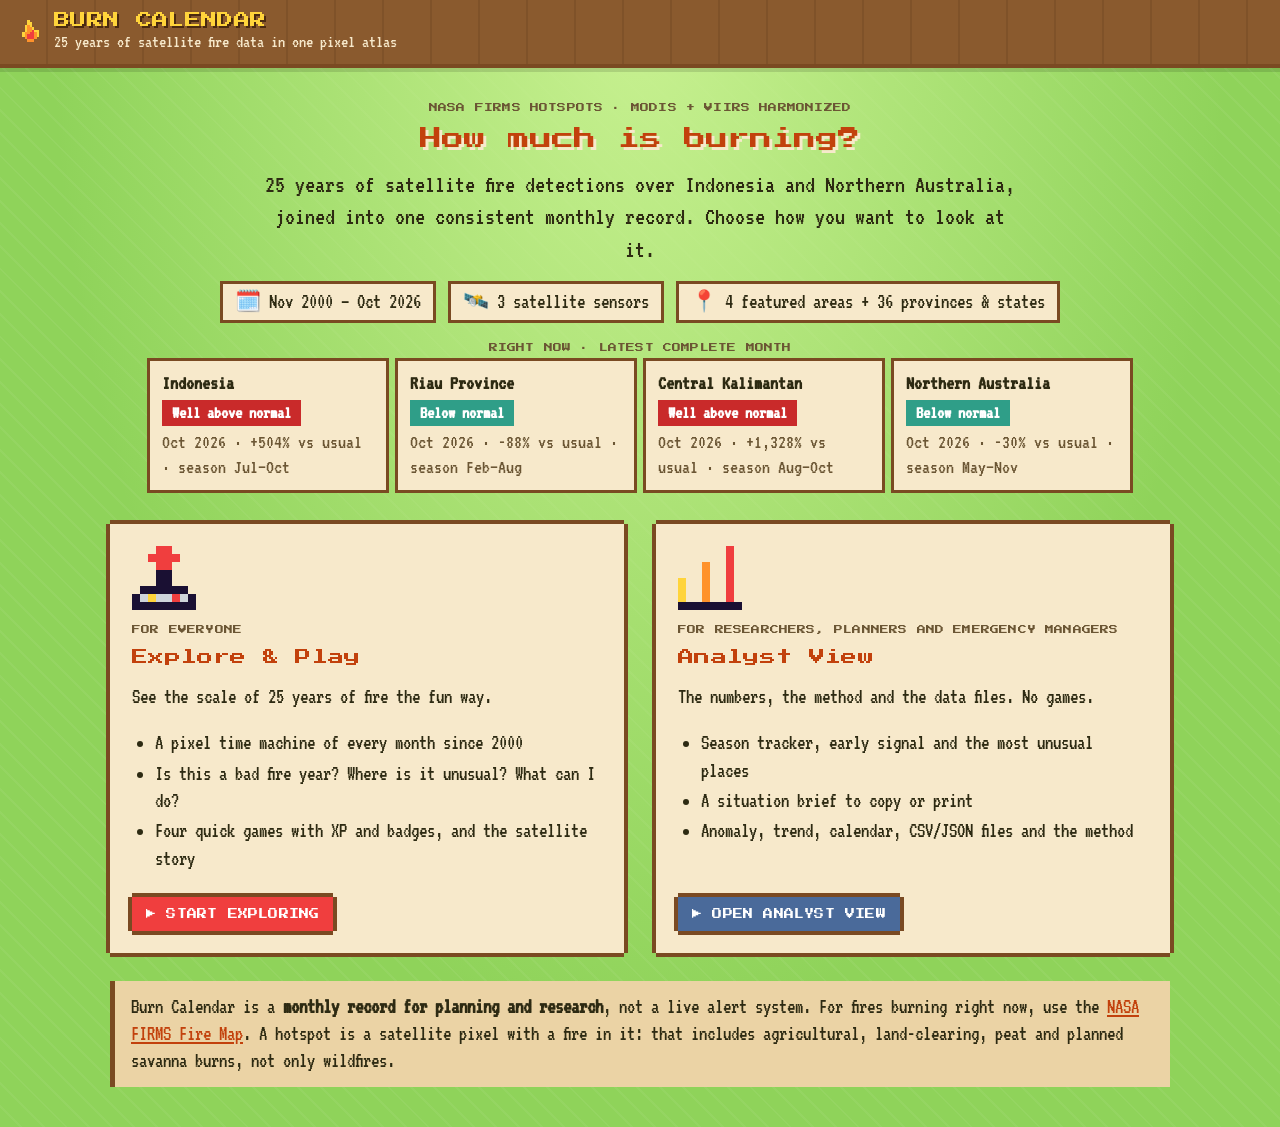
==== commit 44ca801b: "Side nav highlights the section on screen (you are here), not only the open tab Co-Authored-By: Clau" ====
--- a/docs/index.html
+++ b/docs/index.html
@@ -9,7 +9,7 @@
   <link rel="preconnect" href="https://fonts.googleapis.com">
   <link rel="preconnect" href="https://fonts.gstatic.com" crossorigin>
   <link href="https://fonts.googleapis.com/css2?family=Press+Start+2P&family=VT323&display=swap" rel="stylesheet">
-  <link rel="stylesheet" href="styles.css?v=16">
+  <link rel="stylesheet" href="styles.css?v=20">
 </head>
 <body>
   <a class="skip" href="#main">Skip to content</a>
@@ -86,7 +86,7 @@
         <span class="muted small" id="side-xptext"></span>
       </div>
       <p class="side-title">📍 AREA</p>
-      <p class="muted small side-hint">Featured areas have the full analysis. Pick any province, or tap it on the map.</p>
+      <p class="muted small side-hint">Featured areas have the full analysis. Pick any province, tap it on the map, or draw your own area.</p>
       <nav class="regions" id="regions" aria-label="Choose an area"></nav>
       <p class="side-title">🧭 EXPLORE</p>
       <nav class="side-nav" aria-label="Sections">
@@ -125,7 +125,9 @@
     <div class="layer-toggle" role="group" aria-label="Map layer">
       <button type="button" class="px-btn small" id="layer-fires" aria-pressed="true">🔥 ALL FIRES</button>
       <button type="button" class="px-btn small" id="layer-unusual" aria-pressed="false">⚠ ROUTINE OR UNUSUAL?</button>
+      <button type="button" class="px-btn small" id="draw-btn" aria-pressed="false">✏️ DRAW YOUR AREA</button>
       <span class="muted small" id="unusual-note"></span>
+      <span class="small draw-note" id="draw-note" aria-live="polite"></span>
     </div>
     <div class="map-wrap" id="map-wrap">
       <canvas id="pixmap" aria-label="Pixel map of fire hotspots"></canvas>
@@ -159,7 +161,8 @@
   <!-- Any-province view: opened from the area list or by tapping the map -->
   <section class="panel province-panel" id="province-panel" aria-labelledby="prov-title" hidden>
     <div class="prov-head">
-      <div><p class="kicker">Province view · counts only</p><h2 id="prov-title"></h2></div>
+      <div><p class="kicker" id="prov-kicker">Province view · counts only</p><h2 id="prov-title"></h2>
+        <p class="muted small" id="prov-sub" hidden></p></div>
       <div class="prov-actions">
         <button type="button" class="px-btn small" id="prov-featured" hidden>Open full analysis →</button>
         <button type="button" class="px-btn small analyst-only" id="prov-csv">⬇ CSV</button>
@@ -296,7 +299,7 @@
 
 
   <div id="tip" class="tip" role="tooltip" hidden></div>
-  <!-- Floating month stepper: shown once the map's own controls scroll out of view -->
+  <!-- Floating month stepper: always on screen outside the home screen -->
   <nav class="fnav" id="fnav" aria-label="Change month" hidden>
     <button type="button" class="px-btn small" data-step="-12" aria-label="Previous year">◀◀<span class="hide-xs"> YEAR</span></button>
     <button type="button" class="px-btn small" data-step="-1" aria-label="Previous month">◀</button>
@@ -311,15 +314,15 @@
     <form method="dialog"><button class="px-btn">CLOSE</button></form>
   </dialog>
 
-  <script src="js/core.js?v=16"></script>
-  <script src="js/sprites.js?v=16"></script>
-  <script src="js/map.js?v=16"></script>
-  <script src="js/games.js?v=16"></script>
-  <script src="js/story.js?v=16"></script>
-  <script src="js/lab.js?v=16"></script>
-  <script src="js/season.js?v=16"></script>
-  <script src="js/province.js?v=16"></script>
-  <script src="js/share.js?v=16"></script>
-  <script src="js/main.js?v=16"></script>
+  <script src="js/core.js?v=20"></script>
+  <script src="js/sprites.js?v=20"></script>
+  <script src="js/map.js?v=20"></script>
+  <script src="js/games.js?v=20"></script>
+  <script src="js/story.js?v=20"></script>
+  <script src="js/lab.js?v=20"></script>
+  <script src="js/season.js?v=20"></script>
+  <script src="js/province.js?v=20"></script>
+  <script src="js/share.js?v=20"></script>
+  <script src="js/main.js?v=20"></script>
 </body>
 </html>
--- a/docs/styles.css
+++ b/docs/styles.css
@@ -502,7 +502,8 @@
 .ybar.now i { background: #1e88e5; }
 .ylabels { display: flex; justify-content: space-between; margin: 0; }
 
-/* Floating month stepper */
+/* Floating month stepper (always on screen outside the home screen) */
+body:not([data-mode="home"]) main { padding-bottom: 80px; }  /* the last panel is not hidden under it */
 .fnav { position: fixed; left: 50%; bottom: 16px; transform: translateX(-50%); z-index: 940; display: flex; align-items: center; gap: 6px;
   background: #3b2412; padding: 8px; box-shadow: 4px 4px 0 var(--fire3); max-width: calc(100vw - 32px); }
 .fnav[hidden] { display: none !important; }
@@ -513,6 +514,10 @@
   .fnav { bottom: 10px; gap: 6px; padding: 6px; }
   .fnav .px-btn { min-width: 44px; min-height: 40px; font-size: 0.5rem; }  /* comfortable tap targets */
   .fnav-month { min-width: 6em; padding: 6px 2px; }
-  main { padding-bottom: 72px; }  /* the last panel is not hidden under the stepper */
 }
 @media print { .fnav { display: none !important; } }
+
+/* Draw your own area */
+#pixmap.drawing { cursor: crosshair; touch-action: none; }
+.draw-note { color: var(--hi); font-weight: bold; }
+#prov-sub { margin: 4px 0 0; }
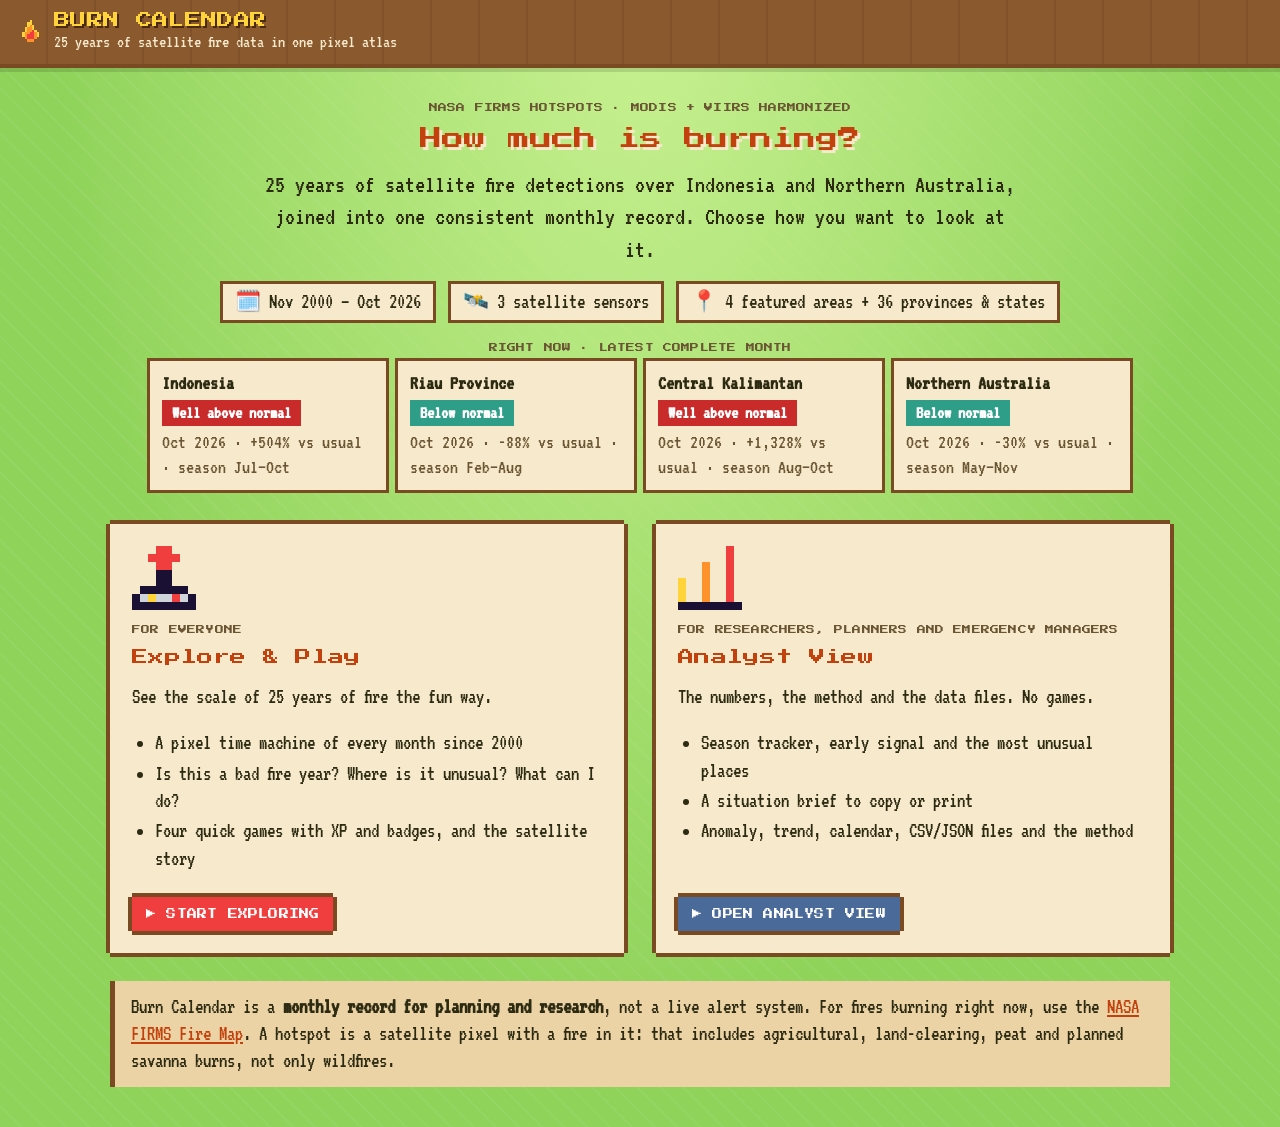
==== commit f0d41c8a: "30-second demo video build (in video/) and two draw-mode fixes - Draw your own area: no hover toolti" ====
--- a/docs/index.html
+++ b/docs/index.html
@@ -9,7 +9,7 @@
   <link rel="preconnect" href="https://fonts.googleapis.com">
   <link rel="preconnect" href="https://fonts.gstatic.com" crossorigin>
   <link href="https://fonts.googleapis.com/css2?family=Press+Start+2P&family=VT323&display=swap" rel="stylesheet">
-  <link rel="stylesheet" href="styles.css?v=20">
+  <link rel="stylesheet" href="styles.css?v=22">
 </head>
 <body>
   <a class="skip" href="#main">Skip to content</a>
@@ -314,15 +314,15 @@
     <form method="dialog"><button class="px-btn">CLOSE</button></form>
   </dialog>
 
-  <script src="js/core.js?v=20"></script>
-  <script src="js/sprites.js?v=20"></script>
-  <script src="js/map.js?v=20"></script>
-  <script src="js/games.js?v=20"></script>
-  <script src="js/story.js?v=20"></script>
-  <script src="js/lab.js?v=20"></script>
-  <script src="js/season.js?v=20"></script>
-  <script src="js/province.js?v=20"></script>
-  <script src="js/share.js?v=20"></script>
-  <script src="js/main.js?v=20"></script>
+  <script src="js/core.js?v=22"></script>
+  <script src="js/sprites.js?v=22"></script>
+  <script src="js/map.js?v=22"></script>
+  <script src="js/games.js?v=22"></script>
+  <script src="js/story.js?v=22"></script>
+  <script src="js/lab.js?v=22"></script>
+  <script src="js/season.js?v=22"></script>
+  <script src="js/province.js?v=22"></script>
+  <script src="js/share.js?v=22"></script>
+  <script src="js/main.js?v=22"></script>
 </body>
 </html>
